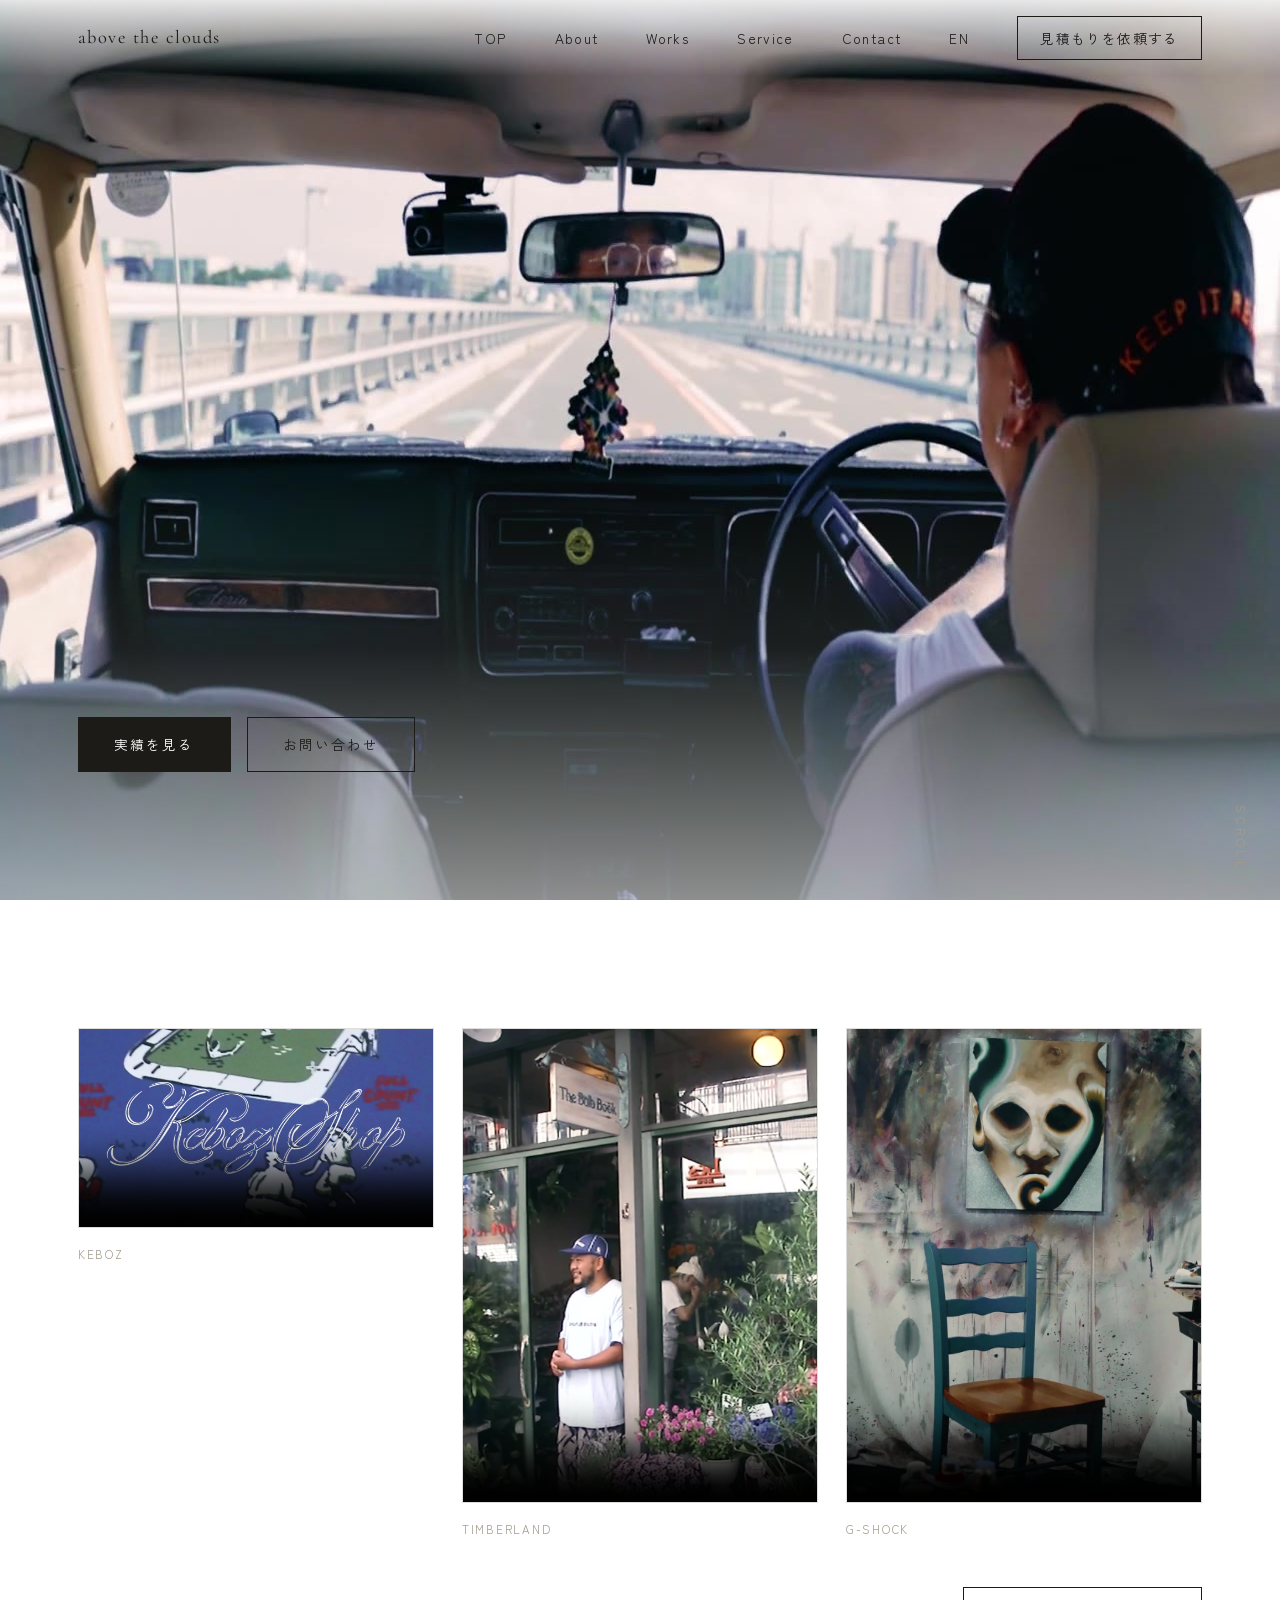
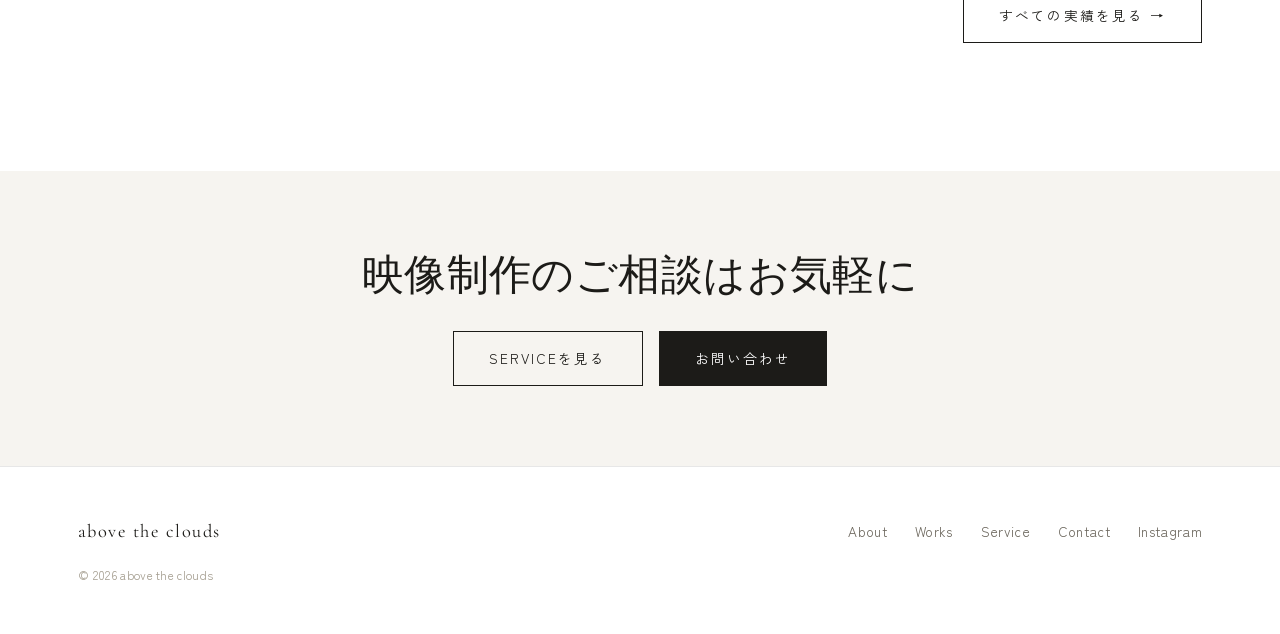
==== index.html @ 2704ed1a "Feature five works at top of Works; credit MV artists; drop soui Co-Authored-By: Claude Opus 5.5 <no" ====
<!DOCTYPE html>
<html lang="ja">
<head>
<meta charset="UTF-8">
<meta name="viewport" content="width=device-width, initial-scale=1.0">
<title>above the clouds | 映像制作 × 観光</title>
<meta name="description" content="above the clouds は、映像制作と観光を通じてお客様に感動を届ける屋号です。ファッション映像・インタビュー・PR映像の制作、訪日旅行者向けの思い出映像サービスを展開しています。">
<link rel="preconnect" href="https://fonts.googleapis.com">
<link rel="preconnect" href="https://fonts.gstatic.com" crossorigin>
<link href="https://fonts.googleapis.com/css2?family=Cormorant+Garamond:wght@400;500;600&family=Zen+Kaku+Gothic+New:wght@400;500;700&display=swap" rel="stylesheet">
<link rel="stylesheet" href="css/style.css?v=20261002q">
</head>
<body>

<header class="site-header">
  <div class="container">
    <a href="index.html" class="logo">above the <span>clouds</span></a>
    <button class="nav-toggle" aria-label="メニューを開く" aria-expanded="false">☰</button>
    <nav class="nav-links">
      <a href="index.html" class="nav-current">TOP</a>
      <a href="about.html">About</a>
      <a href="works.html">Works</a>
      <a href="service.html">Service</a>
      <a href="contact.html">Contact</a>
      <a href="en/index.html">EN</a>
      <a href="contact.html" class="nav-cta">見積もりを依頼する</a>
    </nav>
  </div>
</header>

<main>

  <section class="hero">
    <div class="hero-media" aria-hidden="true">
      <video id="hero-video" poster="assets/top/hero-01.jpg" autoplay muted playsinline>
        <source src="assets/top/hero-01.mp4" type="video/mp4">
      </video>
    </div>
    <div class="container hero-content">
      <h1 class="sr-only">above the clouds — 映像制作 × 観光</h1>
      <div class="hero-actions">
        <a href="works.html" class="btn btn-solid">実績を見る</a>
        <a href="contact.html" class="btn">お問い合わせ</a>
      </div>
    </div>
    <span class="scroll-cue">SCROLL</span>
  </section>

  <section>
    <div class="container">
      <div class="grid grid-3">

        <div class="work-item is-visible">
          <div class="media-frame" style="--r: 16 / 9;">
            <video poster="assets/works/keboz-look.jpg" controls preload="none" playsinline>
              <source src="assets/works/keboz-look.mp4" type="video/mp4">
            </video>
          </div>
          <p class="work-client">KEBOZ</p>
        </div>

        <div class="work-item is-visible">
          <div class="media-frame" style="--r: 3 / 4;">
            <video poster="assets/works/timberland-nakahachi.jpg" controls preload="none" playsinline>
              <source src="assets/works/timberland-nakahachi.mp4" type="video/mp4">
            </video>
          </div>
          <p class="work-client">TIMBERLAND</p>
        </div>

        <div class="work-item is-visible">
          <div class="media-frame" style="--r: 3 / 4;">
            <video poster="assets/works/gshock-rei.jpg" controls preload="none" playsinline>
              <source src="assets/works/gshock-rei.mp4" type="video/mp4">
            </video>
          </div>
          <p class="work-client">G-SHOCK</p>
        </div>

      </div>
      <div style="margin-top: var(--space-4); text-align: right;">
        <a href="works.html" class="btn">すべての実績を見る →</a>
      </div>
    </div>
  </section>

  <section class="cta-band section-alt">
    <div class="container">
      <h2 class="section-title">映像制作のご相談はお気軽に</h2>
      <div class="cta-actions">
        <a href="service.html" class="btn">Serviceを見る</a>
        <a href="contact.html" class="btn btn-solid">お問い合わせ</a>
      </div>
    </div>
  </section>

</main>

<footer class="site-footer">
  <div class="container footer-grid">
    <div class="logo">above the <span>clouds</span></div>
    <nav class="footer-links">
      <a href="about.html">About</a>
      <a href="works.html">Works</a>
      <a href="service.html">Service</a>
      <a href="contact.html">Contact</a>
      <a href="https://www.instagram.com/taira_vzr/" target="_blank" rel="noopener">Instagram</a>
    </nav>
  </div>
  <div class="container footer-meta" style="margin-top: var(--space-2);">
    &copy; <span data-year>2026</span> above the clouds
  </div>
</footer>

<script src="js/main.js?v=20261002q"></script>
</body>
</html>
---- css/style.css ----
/* ===========================================================
   above the clouds — base stylesheet
   =========================================================== */

:root {
  --color-bg: #ffffff;
  --color-bg-alt: #f6f4f0;
  --color-surface: #f6f4f0;
  --color-text: #1c1b18;
  --color-text-dim: #6b665c;
  --color-text-faint: #a39c8e;
  --color-accent: #1c1b18;
  --color-accent-dim: #8a857a;
  --color-border: rgba(28, 27, 24, 0.1);
  --font-display: "Cormorant Garamond", "Shippori Mincho", serif;
  --font-body: "Zen Kaku Gothic New", "Hiragino Kaku Gothic ProN", "Hiragino Sans", sans-serif;
  --max-width: 1180px;
  --space-1: 0.5rem;
  --space-2: 1rem;
  --space-3: 1.75rem;
  --space-4: 3rem;
  --space-5: 5rem;
  --space-6: 8rem;
  --ease: cubic-bezier(0.22, 1, 0.36, 1);
}

* {
  box-sizing: border-box;
  margin: 0;
  padding: 0;
}

html {
  scroll-behavior: smooth;
}

body {
  background: var(--color-bg);
  color: var(--color-text);
  font-family: var(--font-body);
  font-weight: 400;
  line-height: 1.8;
  letter-spacing: 0.02em;
  -webkit-font-smoothing: antialiased;
  overflow-x: hidden;
}

img, video {
  max-width: 100%;
  display: block;
}

a {
  color: inherit;
  text-decoration: none;
}

ul {
  list-style: none;
}

.container {
  width: 100%;
  max-width: var(--max-width);
  margin: 0 auto;
  padding: 0 var(--space-3);
}

/* ---------- typography ---------- */

h1, h2, h3, h4 {
  font-family: var(--font-display);
  font-weight: 500;
  line-height: 1.25;
  letter-spacing: 0.01em;
}

.eyebrow {
  display: inline-block;
  font-size: 0.75rem;
  letter-spacing: 0.3em;
  text-transform: uppercase;
  color: var(--color-accent);
  margin-bottom: var(--space-2);
}

.section-title {
  font-size: clamp(1.8rem, 4vw, 2.6rem);
  margin-bottom: var(--space-2);
}

.section-lead {
  color: var(--color-text-dim);
  font-size: 1rem;
  max-width: 42em;
  margin-bottom: var(--space-4);
}

.en {
  font-family: var(--font-display);
  letter-spacing: 0.04em;
}

/* ---------- header / nav ---------- */

.site-header {
  position: fixed;
  top: 0;
  left: 0;
  right: 0;
  z-index: 100;
  padding: var(--space-2) 0;
  background: linear-gradient(to bottom, rgba(255, 255, 255, 0.85), transparent);
  transition: background 0.3s var(--ease), backdrop-filter 0.3s var(--ease);
}

.site-header.is-scrolled {
  background: rgba(255, 255, 255, 0.9);
  backdrop-filter: blur(10px);
  border-bottom: 1px solid var(--color-border);
}

.site-header .container {
  display: flex;
  align-items: center;
  justify-content: space-between;
}

.logo {
  font-family: var(--font-display);
  font-size: 1.15rem;
  letter-spacing: 0.08em;
  text-transform: lowercase;
}

.logo span {
  color: var(--color-accent);
}

.nav-toggle {
  display: block;
  background: none;
  border: none;
  color: var(--color-text);
  font-size: 1.5rem;
  cursor: pointer;
  z-index: 101;
}

.nav-links {
  position: fixed;
  inset: 0;
  background: var(--color-bg);
  display: flex;
  flex-direction: column;
  align-items: center;
  justify-content: center;
  gap: var(--space-3);
  transform: translateY(-100%);
  transition: transform 0.4s var(--ease);
}

.nav-links.is-open {
  transform: translateY(0);
}

.nav-links a {
  font-family: var(--font-display);
  font-size: 1.6rem;
  letter-spacing: 0.04em;
}

.nav-links .nav-current {
  color: var(--color-accent);
}

.nav-cta {
  margin-top: var(--space-2);
  border: 1px solid var(--color-accent);
  padding: 0.7rem 1.8rem;
  font-family: var(--font-body);
  font-size: 0.85rem;
  letter-spacing: 0.15em;
}

@media (min-width: 860px) {
  .nav-toggle {
    display: none;
  }

  .nav-links {
    position: static;
    background: none;
    flex-direction: row;
    transform: none;
    gap: var(--space-4);
  }

  .nav-links a {
    font-family: var(--font-body);
    font-size: 0.85rem;
    letter-spacing: 0.1em;
  }

  .nav-cta {
    margin-top: 0;
    padding: 0.55rem 1.4rem;
  }
}

/* ---------- buttons ---------- */

.btn {
  display: inline-block;
  padding: 0.9rem 2.2rem;
  font-size: 0.85rem;
  letter-spacing: 0.15em;
  text-transform: uppercase;
  border: 1px solid var(--color-accent);
  color: var(--color-text);
  transition: background 0.3s var(--ease), color 0.3s var(--ease);
}

.btn:hover {
  background: var(--color-accent);
  color: var(--color-bg);
}

.btn-solid {
  background: var(--color-accent);
  color: var(--color-bg);
}

.btn-solid:hover {
  background: transparent;
  color: var(--color-text);
}

/* ---------- hero ---------- */

.hero {
  position: relative;
  min-height: 100svh;
  display: flex;
  flex-direction: column;
  justify-content: flex-end;
  padding-bottom: var(--space-6);
  overflow: hidden;
}

.hero-media {
  position: absolute;
  inset: 0;
  z-index: -1;
  background: #f8f6f1;
  overflow: hidden;
}

.hero-media video {
  position: absolute;
  inset: 0;
  width: 100%;
  height: 100%;
  object-fit: cover;
  object-position: center 20%;
}

.hero-media::after {
  content: "";
  position: absolute;
  inset: 0;
  background: linear-gradient(to top, rgba(255,255,255,0.55) 0%, rgba(255,255,255,0.1) 28%, transparent 50%);
}

.hero-content {
  position: relative;
}

.hero-title {
  font-size: clamp(2.6rem, 9vw, 5.5rem);
  text-transform: lowercase;
  line-height: 1.05;
}

.hero-title .accent {
  color: var(--color-accent);
}

.hero-actions {
  margin-top: var(--space-3);
  display: flex;
  flex-wrap: wrap;
  gap: var(--space-2);
}

.scroll-cue {
  position: absolute;
  right: var(--space-3);
  bottom: var(--space-3);
  writing-mode: vertical-rl;
  font-size: 0.75rem;
  letter-spacing: 0.3em;
  color: var(--color-text-faint);
  display: none;
}

@media (min-width: 640px) {
  .scroll-cue { display: block; }
}

/* ---------- sections ---------- */

section {
  padding: var(--space-6) 0;
}

.section-alt {
  background: var(--color-bg-alt);
}

/* ---------- video placeholder block ---------- */

.media-frame {
  position: relative;
  aspect-ratio: 16 / 10;
  background: var(--color-surface);
  border: 1px solid var(--color-border);
  overflow: hidden;
  display: flex;
  align-items: center;
  justify-content: center;
}

.media-frame::before {
  content: "";
  position: absolute;
  inset: 0;
  background: linear-gradient(135deg, rgba(28,27,24,0.05), transparent 60%);
}

.media-frame-label {
  position: relative;
  text-align: center;
  color: var(--color-text-faint);
  font-size: 0.7rem;
  letter-spacing: 0.2em;
  text-transform: uppercase;
  padding: 0 var(--space-2);
}

.media-frame-label .title {
  display: block;
  font-family: var(--font-display);
  font-size: 1.1rem;
  letter-spacing: 0.02em;
  text-transform: none;
  color: var(--color-text-dim);
  margin-top: 0.4rem;
}

.media-frame video {
  position: relative;
  width: 100%;
  height: 100%;
  object-fit: cover;
}

.media-frame .play-dot {
  position: absolute;
  top: var(--space-2);
  left: var(--space-2);
  width: 8px;
  height: 8px;
  border-radius: 50%;
  background: var(--color-accent);
}

/* ---------- grids ---------- */

.grid {
  display: grid;
  gap: var(--space-3);
}

.grid-2 { grid-template-columns: 1fr; }
.grid-3 { grid-template-columns: 1fr; }
.grid-4 { grid-template-columns: repeat(2, 1fr); }

@media (min-width: 640px) {
  .grid-2 { grid-template-columns: repeat(2, 1fr); }
  .grid-3 { grid-template-columns: repeat(3, 1fr); }
}

@media (min-width: 900px) {
  .grid-4 { grid-template-columns: repeat(4, 1fr); }
}

/* ---------- cards ---------- */

.card {
  padding: var(--space-3);
  border: 1px solid var(--color-border);
  background: var(--color-surface);
}

.card h3 {
  font-size: 1.3rem;
  margin-bottom: var(--space-1);
}

.card p {
  color: var(--color-text-dim);
  font-size: 0.92rem;
}

/* ---------- about: people ---------- */

.person {
  display: grid;
  gap: var(--space-3);
  grid-template-columns: 1fr;
  align-items: start;
  padding: var(--space-4) 0;
  border-top: 1px solid var(--color-border);
}

@media (min-width: 760px) {
  .person {
    grid-template-columns: 220px 1fr;
  }
}

.person-photo {
  aspect-ratio: 3 / 4;
  background: var(--color-surface);
  border: 1px solid var(--color-border);
  display: flex;
  align-items: center;
  justify-content: center;
  color: var(--color-text-faint);
  font-size: 0.7rem;
  letter-spacing: 0.15em;
  text-transform: uppercase;
}

.person-role {
  color: var(--color-accent);
  font-size: 0.78rem;
  letter-spacing: 0.2em;
  text-transform: uppercase;
  margin-bottom: var(--space-1);
}

.person-name {
  font-size: 1.6rem;
  margin-bottom: var(--space-2);
}

.person-bio p + p {
  margin-top: 0.8em;
}

.person-bio {
  color: var(--color-text-dim);
}

.tag-list {
  display: flex;
  flex-wrap: wrap;
  gap: 0.5rem;
  margin-top: var(--space-2);
}

.tag {
  font-size: 0.72rem;
  letter-spacing: 0.08em;
  color: var(--color-text-dim);
  border: 1px solid var(--color-border);
  padding: 0.3rem 0.7rem;
}

/* ---------- works filter ---------- */

.filter-bar {
  display: flex;
  flex-wrap: wrap;
  gap: 0.6rem;
  margin-bottom: var(--space-4);
}

.filter-btn {
  font-size: 0.78rem;
  letter-spacing: 0.1em;
  text-transform: uppercase;
  padding: 0.55rem 1.2rem;
  border: 1px solid var(--color-border);
  color: var(--color-text-dim);
  background: none;
  cursor: pointer;
  transition: all 0.25s var(--ease);
}

.filter-btn:hover {
  color: var(--color-text);
  border-color: var(--color-accent);
}

.filter-btn.is-active {
  color: var(--color-bg);
  background: var(--color-accent);
  border-color: var(--color-accent);
}

.work-item {
  display: none;
  flex-direction: column;
  gap: var(--space-2);
}

.work-item.is-visible {
  display: flex;
}

.work-item .media-frame {
  aspect-ratio: var(--r, 16 / 9);
}

.work-client {
  font-size: 0.72rem;
  letter-spacing: 0.15em;
  text-transform: uppercase;
  color: var(--color-text-faint);
}

.work-title {
  font-size: 1.15rem;
}

/* 編集・音のみ担当の作品(おまけ扱い)に添える小さな注記 */
.work-note {
  font-size: 0.72rem;
  letter-spacing: 0.05em;
  color: var(--color-text-faint);
}

/* ---------- process steps ---------- */

.steps {
  counter-reset: step;
  display: grid;
  gap: var(--space-3);
  grid-template-columns: 1fr;
}

@media (min-width: 760px) {
  .steps { grid-template-columns: repeat(5, 1fr); }
}

.step {
  position: relative;
  padding-top: var(--space-4);
  border-top: 1px solid var(--color-border);
}

.step::before {
  counter-increment: step;
  content: "0" counter(step);
  position: absolute;
  top: -0.1em;
  left: 0;
  font-family: var(--font-display);
  font-size: 1.6rem;
  color: var(--color-accent);
  transform: translateY(-100%);
}

.step h3 {
  font-size: 1.05rem;
  margin-bottom: 0.4em;
}

.step p {
  font-size: 0.88rem;
  color: var(--color-text-dim);
}

/* ---------- faq ---------- */

.faq-item {
  border-top: 1px solid var(--color-border);
  padding: var(--space-3) 0;
}

.faq-item:last-child {
  border-bottom: 1px solid var(--color-border);
}

.faq-q {
  display: flex;
  justify-content: space-between;
  align-items: baseline;
  gap: var(--space-2);
  font-size: 1.05rem;
  cursor: pointer;
}

.faq-q .mark {
  color: var(--color-accent);
  font-family: var(--font-display);
  flex-shrink: 0;
}

.faq-a {
  color: var(--color-text-dim);
  font-size: 0.92rem;
  margin-top: var(--space-2);
  max-width: 50em;
}

/* ---------- contact form ---------- */

.form-grid {
  display: grid;
  gap: var(--space-3);
}

.field {
  display: flex;
  flex-direction: column;
  gap: 0.5rem;
}

.field label {
  font-size: 0.78rem;
  letter-spacing: 0.1em;
  text-transform: uppercase;
  color: var(--color-text-dim);
}

.field input,
.field select,
.field textarea {
  background: var(--color-surface);
  border: 1px solid var(--color-border);
  color: var(--color-text);
  padding: 0.85rem 1rem;
  font-family: var(--font-body);
  font-size: 0.95rem;
}

.field input:focus,
.field select:focus,
.field textarea:focus {
  outline: none;
  border-color: var(--color-accent);
}

.field-row {
  display: grid;
  gap: var(--space-3);
  grid-template-columns: 1fr;
}

@media (min-width: 640px) {
  .field-row { grid-template-columns: 1fr 1fr; }
}

.radio-group {
  display: flex;
  flex-wrap: wrap;
  gap: var(--space-3);
}

.radio-option {
  display: flex;
  align-items: center;
  gap: 0.5rem;
  font-size: 0.9rem;
  color: var(--color-text-dim);
}

.form-note {
  font-size: 0.8rem;
  color: var(--color-text-faint);
}

.contact-info {
  display: flex;
  flex-direction: column;
  gap: var(--space-3);
}

.contact-info-item .label {
  font-size: 0.75rem;
  letter-spacing: 0.15em;
  text-transform: uppercase;
  color: var(--color-accent);
  margin-bottom: 0.3em;
}

/* ---------- footer ---------- */

.site-footer {
  border-top: 1px solid var(--color-border);
  padding: var(--space-4) 0;
}

.footer-grid {
  display: flex;
  flex-direction: column;
  gap: var(--space-3);
  align-items: flex-start;
  justify-content: space-between;
}

@media (min-width: 760px) {
  .footer-grid {
    flex-direction: row;
    align-items: center;
  }
}

.footer-links {
  display: flex;
  gap: var(--space-3);
  flex-wrap: wrap;
  font-size: 0.85rem;
  color: var(--color-text-dim);
}

.footer-meta {
  font-size: 0.75rem;
  color: var(--color-text-faint);
}

/* ---------- cta band ---------- */

.cta-band {
  text-align: center;
  padding: var(--space-5) 0;
}

.cta-band .section-title {
  margin-bottom: var(--space-1);
}

.cta-band .section-lead {
  margin-left: auto;
  margin-right: auto;
}

.cta-actions {
  display: flex;
  justify-content: center;
  gap: var(--space-2);
  flex-wrap: wrap;
  margin-top: var(--space-3);
}

/* ---------- page header (non-hero pages) ---------- */

.page-header {
  padding: calc(var(--space-6) + 2rem) 0 var(--space-4);
}

.page-header .eyebrow { margin-bottom: var(--space-2); }

/* ---------- clients strip ---------- */

.clients-strip {
  display: grid;
  grid-template-columns: repeat(2, 1fr);
  gap: 1px;
  background: var(--color-border);
  border: 1px solid var(--color-border);
}

@media (min-width: 640px) {
  .clients-strip { grid-template-columns: repeat(5, 1fr); }
}

.clients-strip span {
  background: var(--color-bg);
  padding: var(--space-3) var(--space-2);
  text-align: center;
  font-family: var(--font-display);
  font-size: 1rem;
  letter-spacing: 0.04em;
  color: var(--color-text-dim);
}

/* ---------- utility ---------- */

.mt-0 { margin-top: 0 !important; }
.text-center { text-align: center; }

.sr-only {
  position: absolute;
  width: 1px;
  height: 1px;
  padding: 0;
  margin: -1px;
  overflow: hidden;
  clip: rect(0, 0, 0, 0);
  white-space: nowrap;
  border: 0;
}

/* ===========================================================
   mobile — スマホ表示の統一(PC表示には影響しない)
   =========================================================== */

@media (max-width: 859px) {
  /* backdrop-filter があると、position: fixed のメニューの基準が
     ヘッダーになり、閉じたメニューがスクロール時に本文へ透けて出る。
     モバイルでは使わず、不透明に近い白背景にする */
  .site-header.is-scrolled {
    backdrop-filter: none;
    background: rgba(255, 255, 255, 0.96);
  }

  .nav-links {
    visibility: hidden;
    transition: transform 0.4s var(--ease), visibility 0s linear 0.4s;
  }

  .nav-links.is-open {
    visibility: visible;
    transition: transform 0.4s var(--ease);
  }

  .nav-links .nav-cta {
    font-family: var(--font-body);
    font-size: 0.85rem;
    letter-spacing: 0.15em;
  }
}

@media (max-width: 639px) {
  section {
    padding: var(--space-5) 0;
  }

  .page-header {
    padding: calc(var(--space-5) + 3rem) 0 var(--space-3);
  }

  .hero {
    padding-bottom: var(--space-5);
  }

  .section-lead {
    margin-bottom: var(--space-3);
  }

  /* ボタンは全幅・縦積みで統一 */
  .btn {
    display: block;
    width: 100%;
    text-align: center;
  }

  .hero-actions,
  .cta-actions {
    flex-direction: column;
    gap: 0.75rem;
  }

  .card {
    padding: var(--space-2) var(--space-3);
  }

  /* 制作の流れ: 番号を見出しの真上に置き、前のステップと混ざらないようにする */
  .step {
    padding-top: var(--space-2);
  }

  .step::before {
    position: static;
    display: block;
    transform: none;
    font-size: 1.3rem;
    line-height: 1;
    margin-bottom: 0.6rem;
  }

  .person:first-child {
    padding-top: 0;
    border-top: none;
  }

  /* Works: 作品の間をたっぷり空け、縦長動画は画面を埋めない高さに抑える */
  .works-grid {
    gap: var(--space-5);
  }

  .work-item {
    gap: 0.9rem;
  }

  .work-item .media-frame {
    width: min(100%, calc(58svh * var(--r, 16 / 9)));
  }

  .work-item .work-title {
    font-size: 1rem;
  }

  /* 絞り込み: 枠をなくした文字だけの1行。はみ出す分は横にスクロール */
  .filter-bar {
    flex-wrap: nowrap;
    gap: 1.4rem;
    overflow-x: auto;
    margin: 0 calc(var(--space-3) * -1) var(--space-4);
    padding: 0 var(--space-3) 0.4rem;
    scrollbar-width: none;
  }

  .filter-bar::-webkit-scrollbar {
    display: none;
  }

  .filter-btn,
  .filter-btn:hover,
  .filter-btn.is-active {
    flex-shrink: 0;
    padding: 0.3rem 0;
    border: none;
    border-bottom: 1px solid transparent;
    background: none;
    white-space: nowrap;
  }

  .filter-btn.is-active {
    color: var(--color-text);
    border-bottom-color: var(--color-text);
  }

  /* Contact: フォームと連絡先の間に線と余白を入れ、小見出しをフォームと揃える */
  .contact-info {
    margin-top: var(--space-4);
    padding-top: var(--space-4);
    border-top: 1px solid var(--color-border);
  }

  .contact-info-item .label {
    font-size: 0.78rem;
    letter-spacing: 0.1em;
    color: var(--color-text-dim);
  }

  /* Service: 見出しだけの箱をやめ、細い線で区切った一行リストにする */
  .service-types {
    margin-top: var(--space-3);
    gap: 0;
    border-top: 1px solid var(--color-border);
  }

  .service-types .card {
    background: none;
    border: none;
    border-bottom: 1px solid var(--color-border);
    padding: 1.1rem 0;
  }

  .service-types .card h3 {
    font-size: 1.15rem;
    margin-bottom: 0;
  }
}
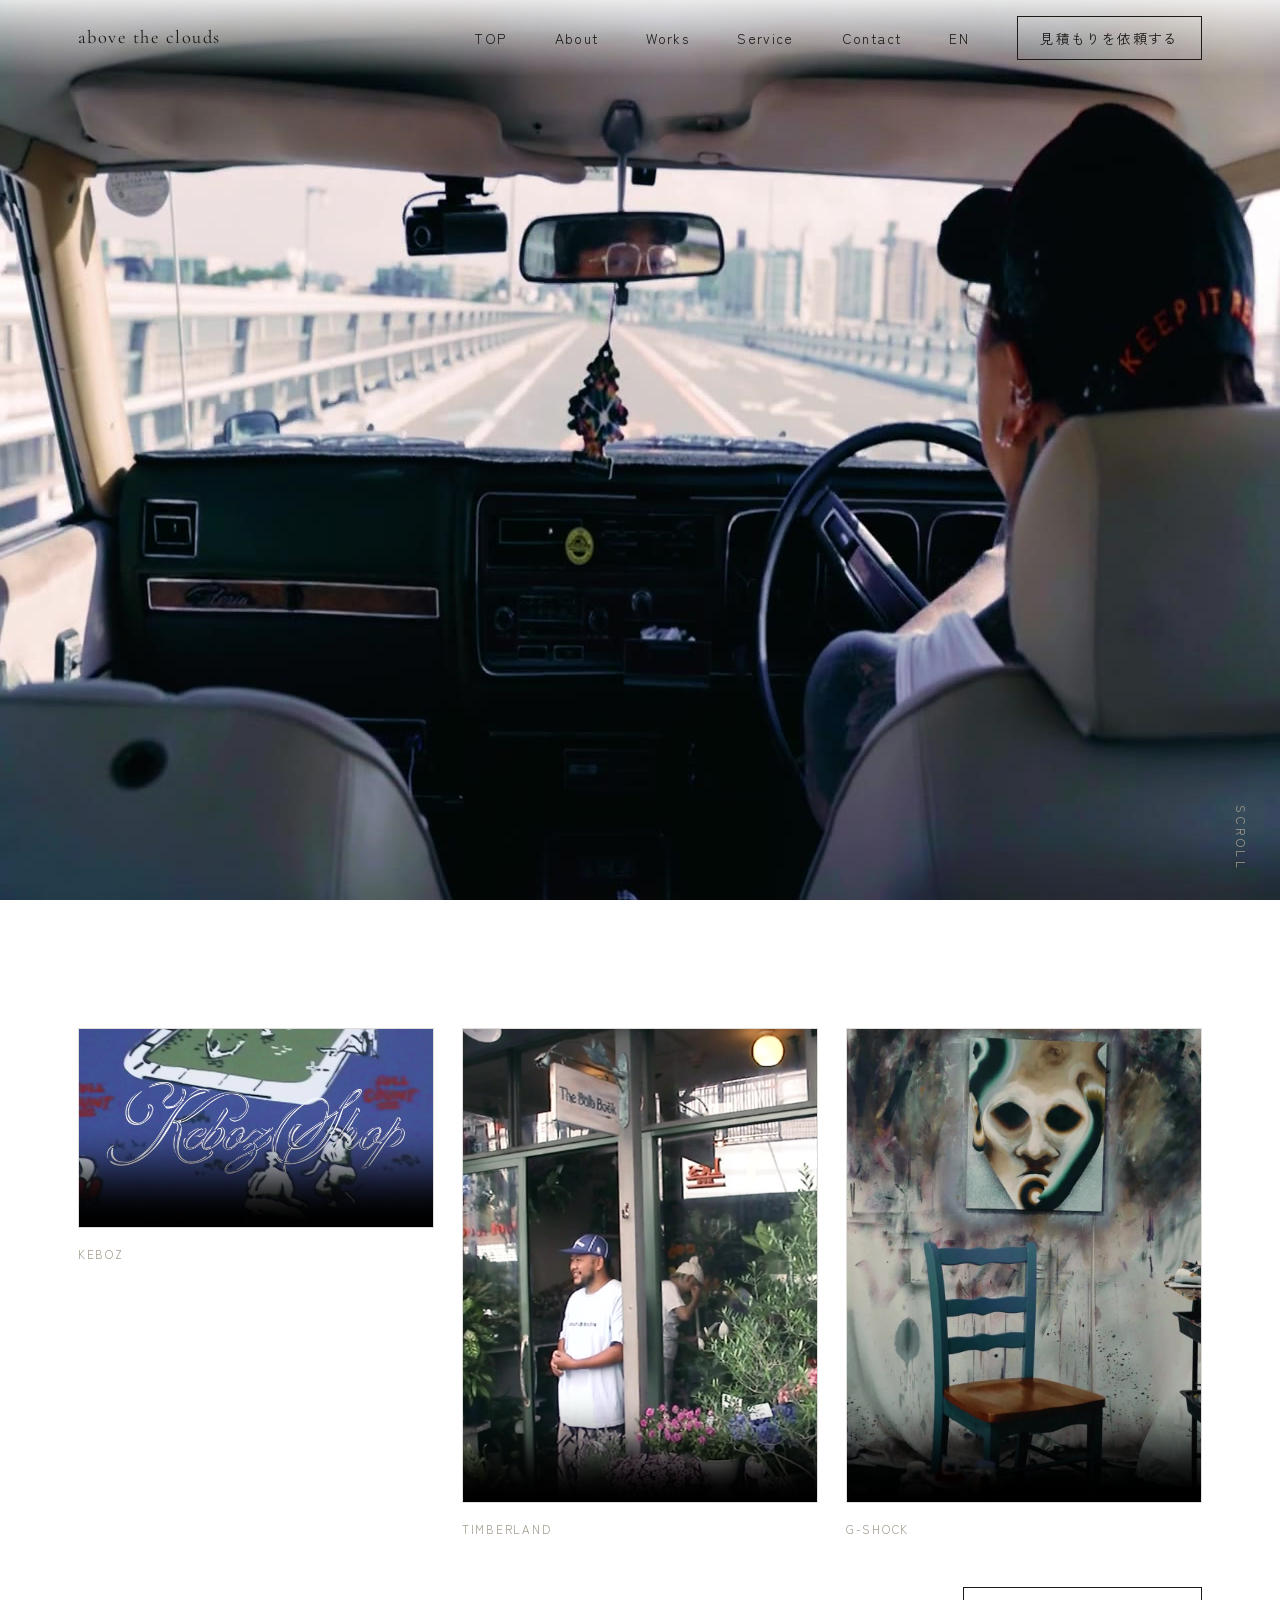
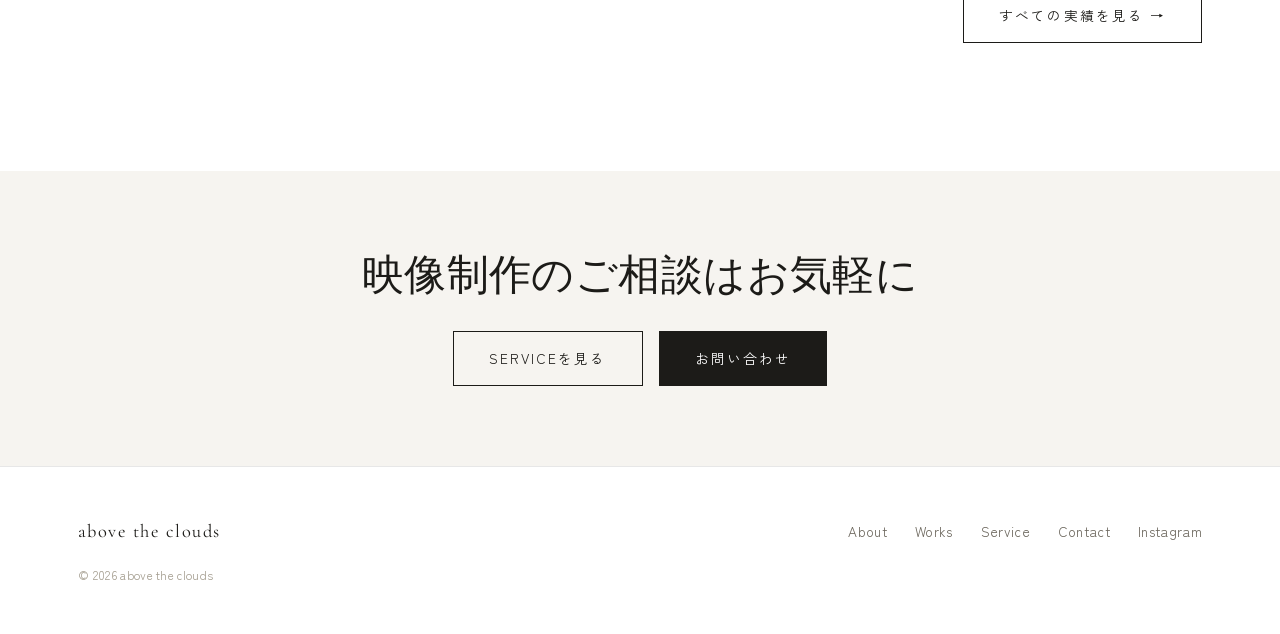
==== commit 2d4ac0b5: "TOP: remove buttons from hero video for a cleaner first view Co-Authored-By: Claude Opus 5.5 <norepl" ====
--- a/index.html
+++ b/index.html
@@ -8,7 +8,7 @@
 <link rel="preconnect" href="https://fonts.googleapis.com">
 <link rel="preconnect" href="https://fonts.gstatic.com" crossorigin>
 <link href="https://fonts.googleapis.com/css2?family=Cormorant+Garamond:wght@400;500;600&family=Zen+Kaku+Gothic+New:wght@400;500;700&display=swap" rel="stylesheet">
-<link rel="stylesheet" href="css/style.css?v=20261002q">
+<link rel="stylesheet" href="css/style.css?v=20261002s">
 </head>
 <body>
 
@@ -38,10 +38,6 @@
     </div>
     <div class="container hero-content">
       <h1 class="sr-only">above the clouds — 映像制作 × 観光</h1>
-      <div class="hero-actions">
-        <a href="works.html" class="btn btn-solid">実績を見る</a>
-        <a href="contact.html" class="btn">お問い合わせ</a>
-      </div>
     </div>
     <span class="scroll-cue">SCROLL</span>
   </section>
@@ -112,6 +108,6 @@
   </div>
 </footer>
 
-<script src="js/main.js?v=20261002q"></script>
+<script src="js/main.js?v=20261002s"></script>
 </body>
 </html>
--- a/css/style.css
+++ b/css/style.css
@@ -265,12 +265,6 @@
   object-position: center 20%;
 }
 
-.hero-media::after {
-  content: "";
-  position: absolute;
-  inset: 0;
-  background: linear-gradient(to top, rgba(255,255,255,0.55) 0%, rgba(255,255,255,0.1) 28%, transparent 50%);
-}
 
 .hero-content {
   position: relative;
@@ -286,12 +280,6 @@
   color: var(--color-accent);
 }
 
-.hero-actions {
-  margin-top: var(--space-3);
-  display: flex;
-  flex-wrap: wrap;
-  gap: var(--space-2);
-}
 
 .scroll-cue {
   position: absolute;
@@ -806,6 +794,60 @@
   border: 0;
 }
 
+/* ---------- service: 映像の種類・料金プラン ---------- */
+
+/* 3種類をいつも横並びにし、縦長のループ映像で雰囲気を見せる */
+.service-types {
+  grid-template-columns: repeat(3, 1fr);
+  max-width: 840px;
+}
+
+.service-type .media-frame {
+  aspect-ratio: var(--r, 9 / 16);
+  margin-bottom: var(--space-2);
+}
+
+.service-type h3 {
+  font-size: 1.3rem;
+}
+
+
+.plan {
+  display: flex;
+  flex-direction: column;
+  padding: 0 0 var(--space-3);
+}
+
+.plan > :not(.plan-img) {
+  padding: 0 var(--space-3);
+}
+
+.plan-img {
+  width: 100%;
+  aspect-ratio: 4 / 3;
+  object-fit: cover;
+  margin-bottom: var(--space-3);
+}
+
+.card .plan-price {
+  font-family: var(--font-display);
+  font-size: 1.5rem;
+  color: var(--color-text);
+  margin-bottom: var(--space-2);
+}
+
+.plan-list {
+  font-size: 0.92rem;
+  color: var(--color-text-dim);
+  margin-bottom: var(--space-2);
+  flex-grow: 1;
+}
+
+.plan-list li {
+  padding: 0.45rem 0;
+  border-top: 1px solid var(--color-border);
+}
+
 /* ===========================================================
    mobile — スマホ表示の統一(PC表示には影響しない)
    =========================================================== */
@@ -860,7 +902,6 @@
     text-align: center;
   }
 
-  .hero-actions,
   .cta-actions {
     flex-direction: column;
     gap: 0.75rem;
@@ -949,22 +990,25 @@
     color: var(--color-text-dim);
   }
 
-  /* Service: 見出しだけの箱をやめ、細い線で区切った一行リストにする */
+  /* Service: 3種類は小さな縦長映像で横並びのまま、文字だけ詰める */
   .service-types {
-    margin-top: var(--space-3);
-    gap: 0;
-    border-top: 1px solid var(--color-border);
-  }
-
-  .service-types .card {
-    background: none;
-    border: none;
-    border-bottom: 1px solid var(--color-border);
-    padding: 1.1rem 0;
-  }
-
-  .service-types .card h3 {
-    font-size: 1.15rem;
-    margin-bottom: 0;
-  }
-}
+    gap: 0.75rem;
+  }
+
+  .service-type .media-frame {
+    margin-bottom: 0.6rem;
+  }
+
+  .service-type h3 {
+    font-size: 0.95rem;
+  }
+
+
+  .plans {
+    gap: var(--space-4);
+  }
+
+  .plan {
+    padding: 0 0 var(--space-3);
+  }
+}
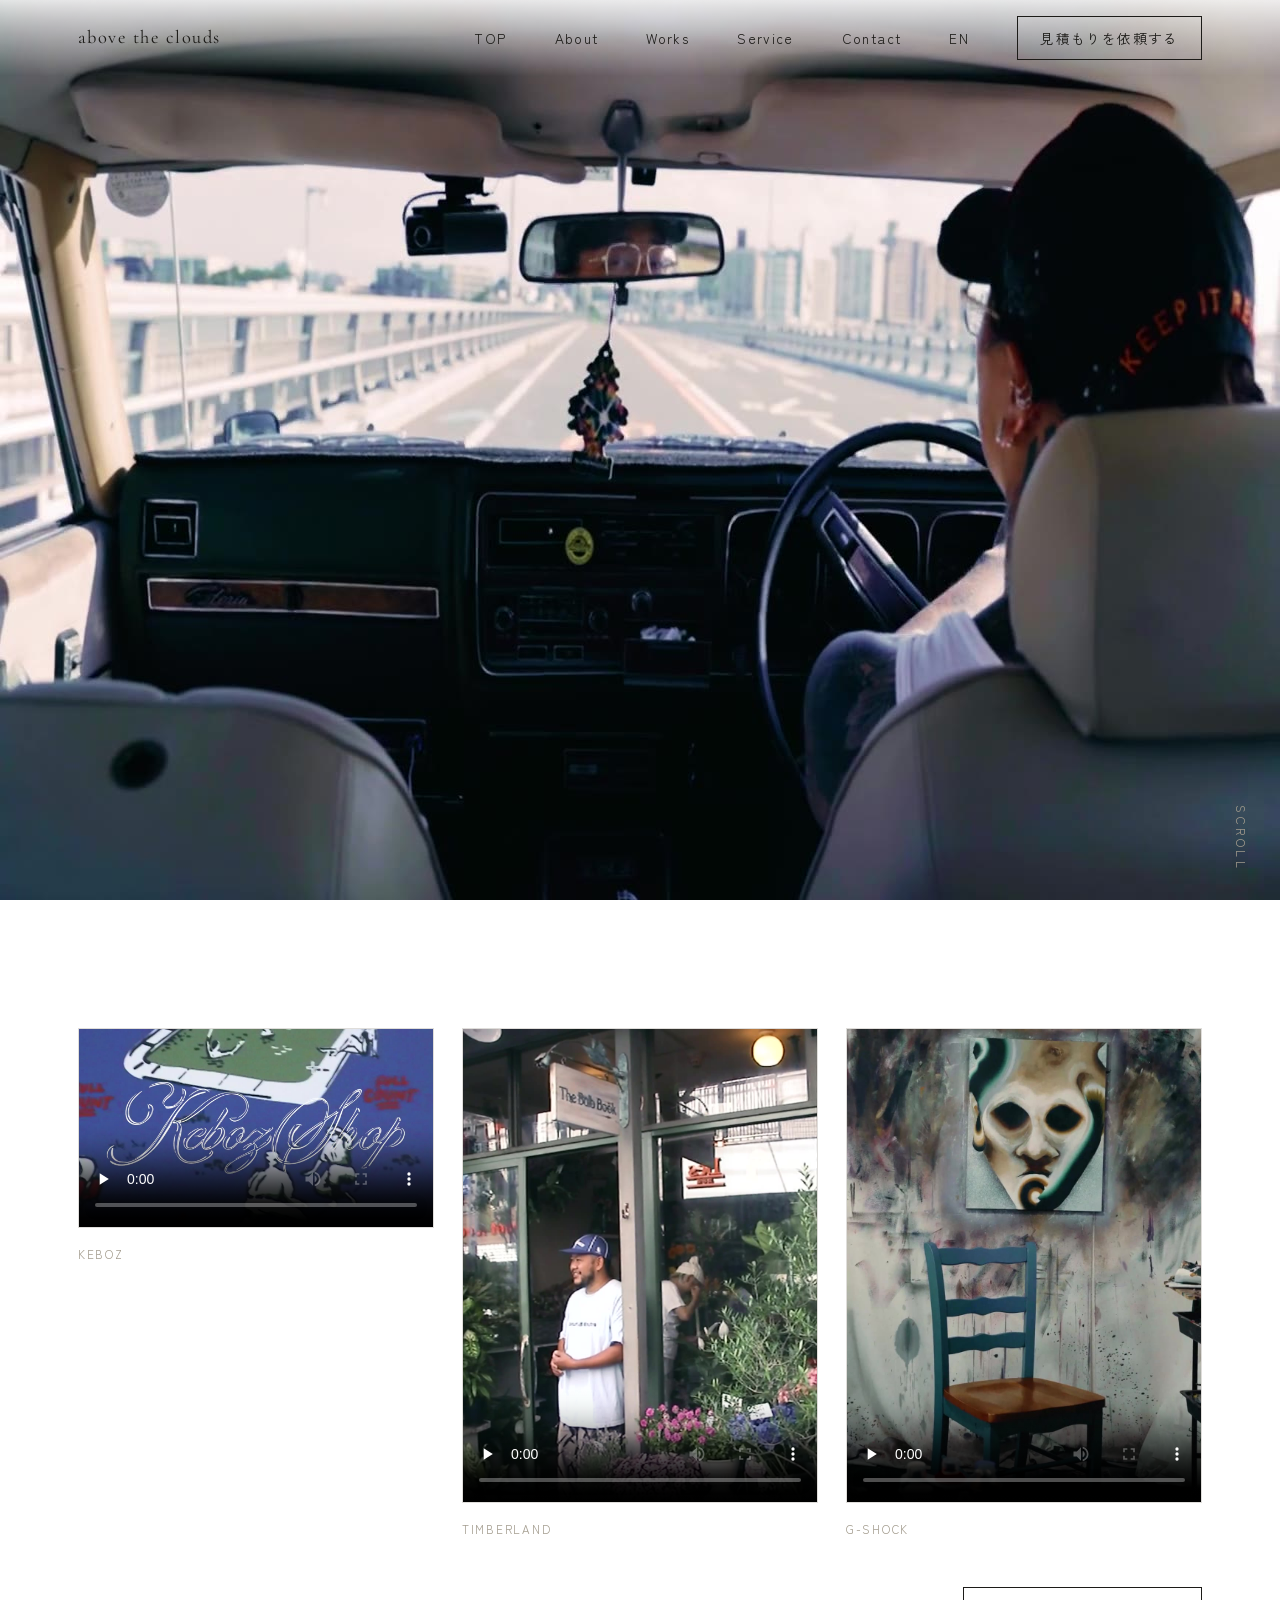
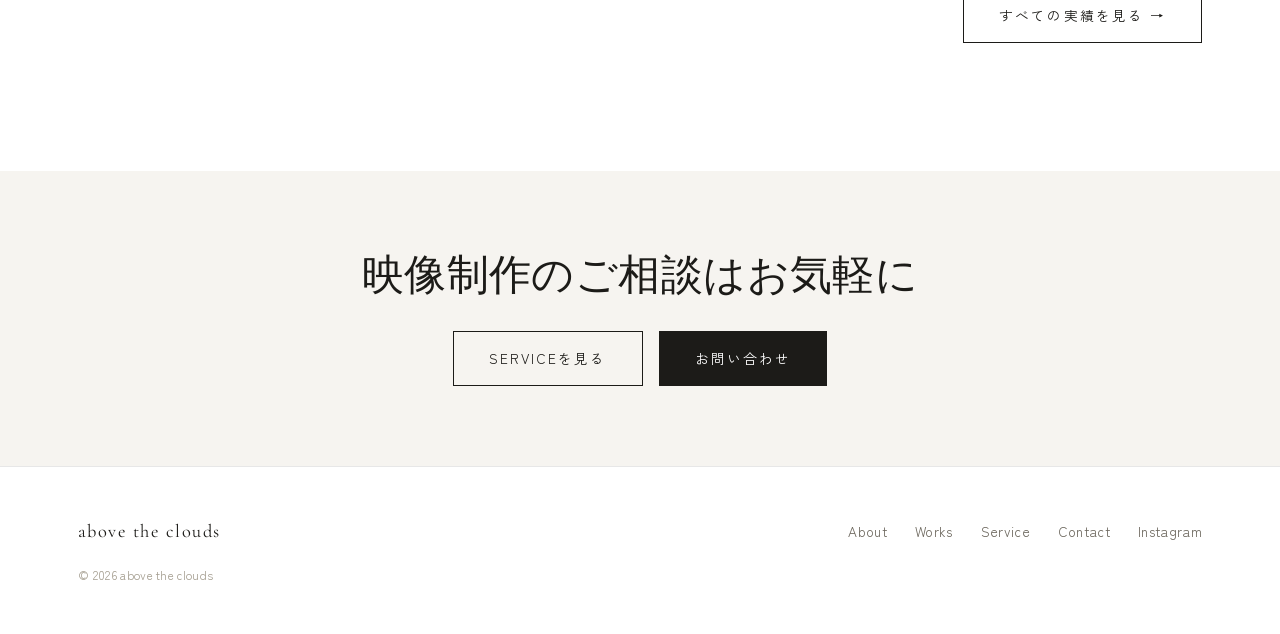
==== commit 503bc11c: "Hide video download button and right-click save Set controlsList=nodownload, disable PiP and the con" ====
--- a/index.html
+++ b/index.html
@@ -8,7 +8,7 @@
 <link rel="preconnect" href="https://fonts.googleapis.com">
 <link rel="preconnect" href="https://fonts.gstatic.com" crossorigin>
 <link href="https://fonts.googleapis.com/css2?family=Cormorant+Garamond:wght@400;500;600&family=Zen+Kaku+Gothic+New:wght@400;500;700&display=swap" rel="stylesheet">
-<link rel="stylesheet" href="css/style.css?v=20261002s">
+<link rel="stylesheet" href="css/style.css?v=20261003a">
 </head>
 <body>
 
@@ -82,7 +82,7 @@
 
   <section class="cta-band section-alt">
     <div class="container">
-      <h2 class="section-title">映像制作のご相談はお気軽に</h2>
+      <h2 class="section-title">映像制作の<wbr>ご相談は<wbr>お気軽に</h2>
       <div class="cta-actions">
         <a href="service.html" class="btn">Serviceを見る</a>
         <a href="contact.html" class="btn btn-solid">お問い合わせ</a>
@@ -108,6 +108,6 @@
   </div>
 </footer>
 
-<script src="js/main.js?v=20261002s"></script>
+<script src="js/main.js?v=20261003a"></script>
 </body>
 </html>
--- a/css/style.css
+++ b/css/style.css
@@ -947,18 +947,17 @@
     font-size: 1rem;
   }
 
-  /* 絞り込み: 枠をなくした文字だけの1行。はみ出す分は横にスクロール */
+  /* 絞り込み: 枠をなくした文字だけ。画面幅に収まるよう折り返す(端で切れない) */
   .filter-bar {
-    flex-wrap: nowrap;
-    gap: 1.4rem;
-    overflow-x: auto;
-    margin: 0 calc(var(--space-3) * -1) var(--space-4);
-    padding: 0 var(--space-3) 0.4rem;
-    scrollbar-width: none;
-  }
-
-  .filter-bar::-webkit-scrollbar {
-    display: none;
+    gap: 0.5rem 1.4rem;
+    margin-bottom: var(--space-4);
+  }
+
+  /* 見出しは言葉の途中で折り返さない。<wbr> の位置か空白でだけ改行し、行の長さをそろえる */
+  h1, h2, h3 {
+    word-break: keep-all;
+    overflow-wrap: anywhere;
+    text-wrap: balance;
   }
 
   .filter-btn,
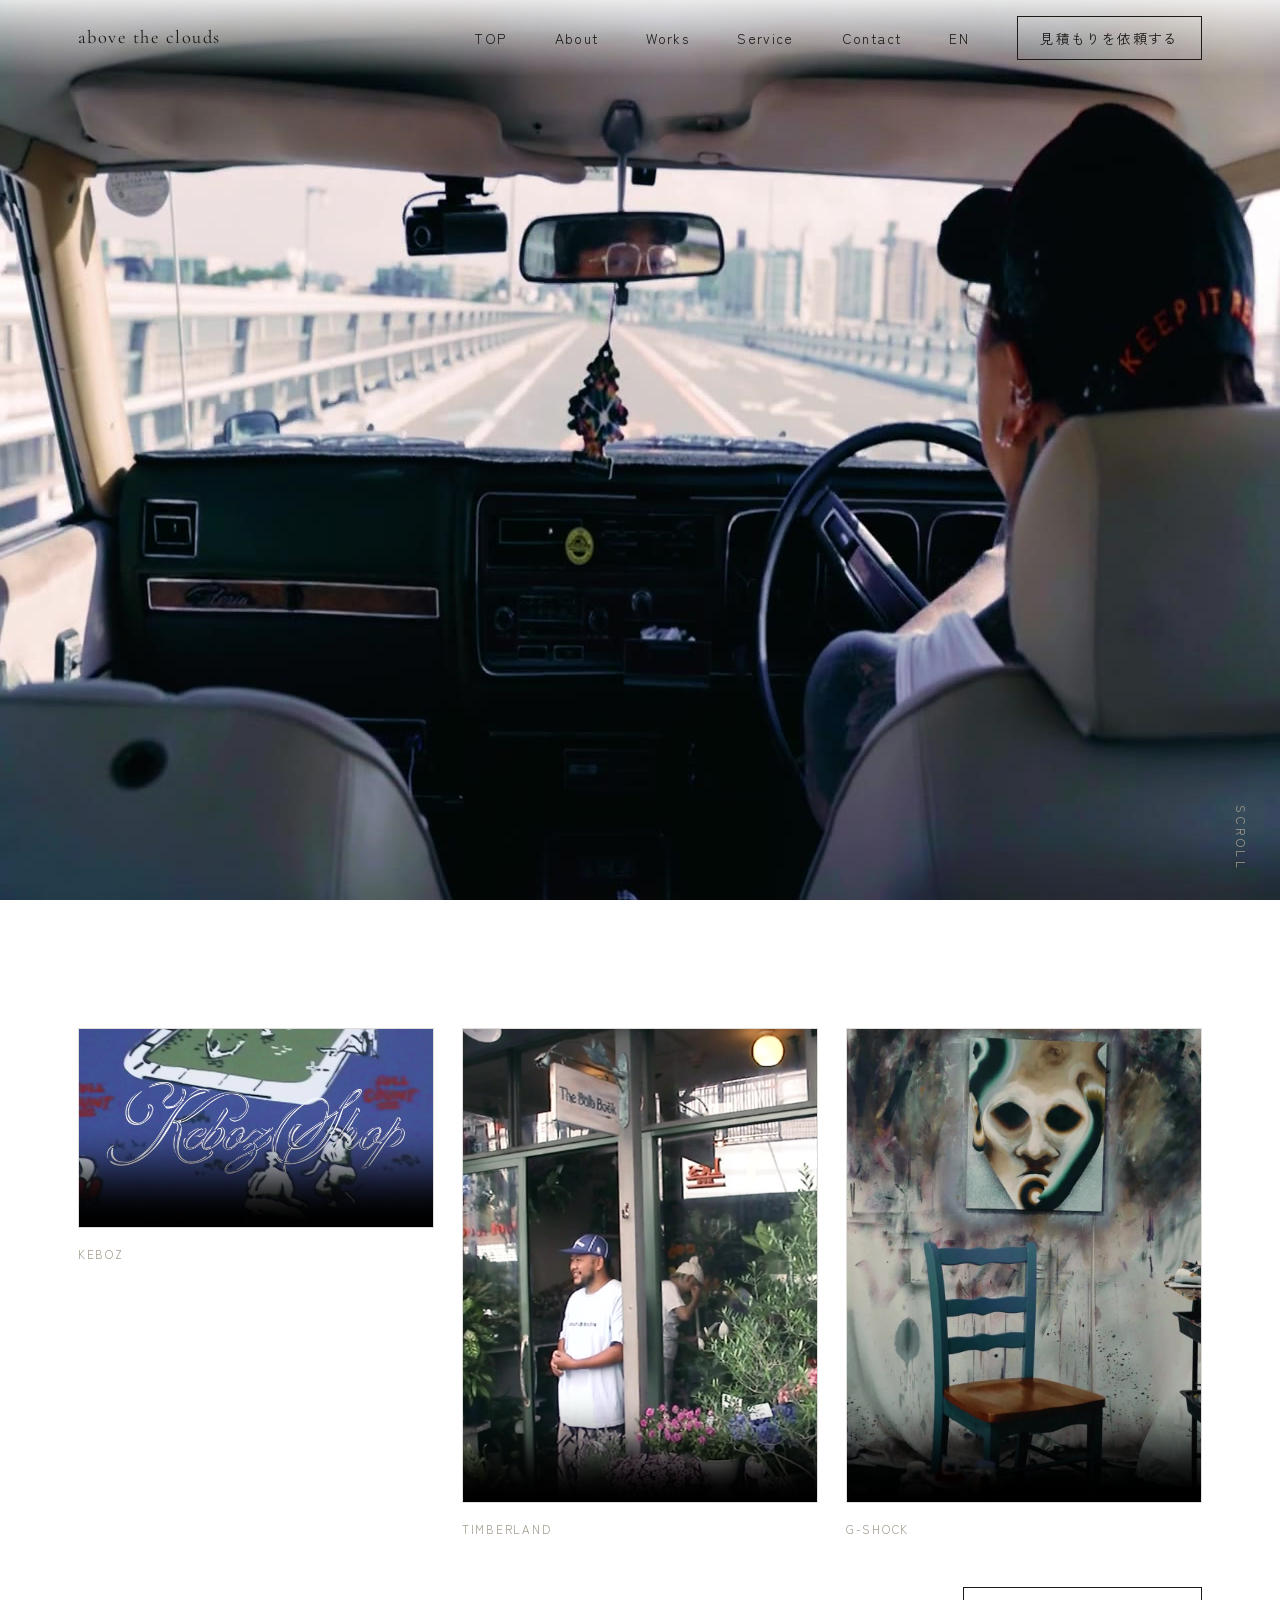
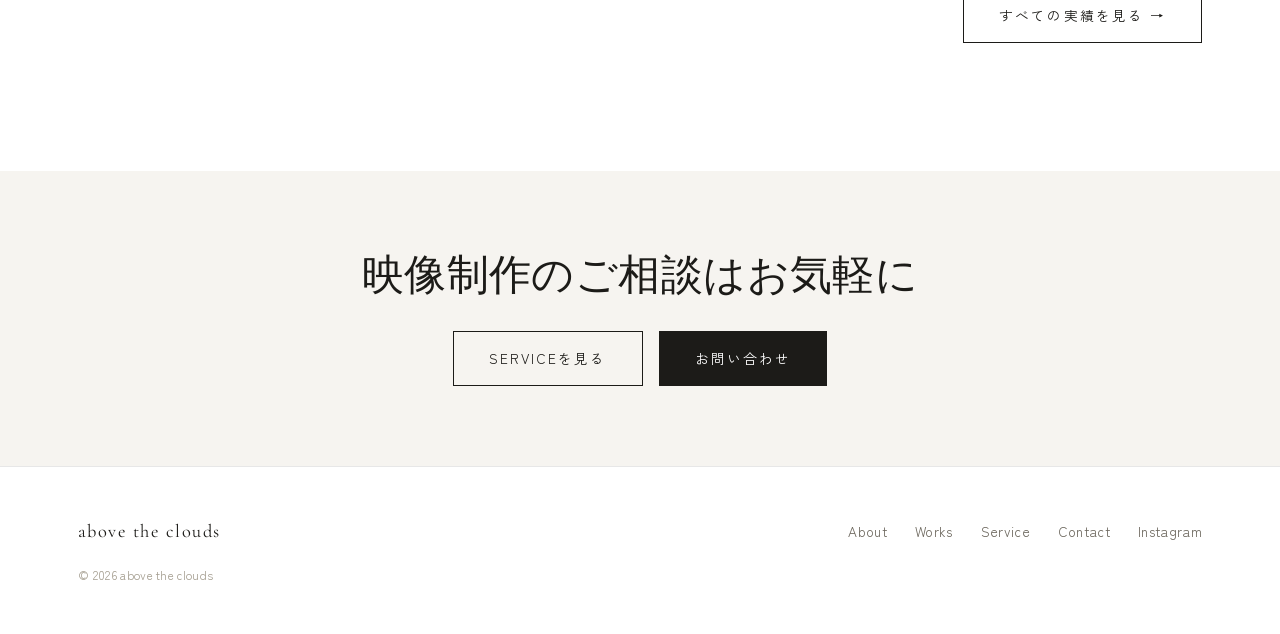
==== commit c76a4cfb: "Tidy Works, refine hero clips, add four YouTube credits Remove duplicate/unwanted Works items (and t" ====
--- a/index.html
+++ b/index.html
@@ -8,7 +8,7 @@
 <link rel="preconnect" href="https://fonts.googleapis.com">
 <link rel="preconnect" href="https://fonts.gstatic.com" crossorigin>
 <link href="https://fonts.googleapis.com/css2?family=Cormorant+Garamond:wght@400;500;600&family=Zen+Kaku+Gothic+New:wght@400;500;700&display=swap" rel="stylesheet">
-<link rel="stylesheet" href="css/style.css?v=20261003a">
+<link rel="stylesheet" href="css/style.css?v=20261003d">
 </head>
 <body>
 
@@ -108,6 +108,6 @@
   </div>
 </footer>
 
-<script src="js/main.js?v=20261003a"></script>
+<script src="js/main.js?v=20261003d"></script>
 </body>
 </html>
--- a/css/style.css
+++ b/css/style.css
@@ -353,6 +353,13 @@
   object-fit: cover;
 }
 
+.media-frame iframe {
+  position: relative;
+  width: 100%;
+  height: 100%;
+  border: 0;
+}
+
 .media-frame .play-dot {
   position: absolute;
   top: var(--space-2);
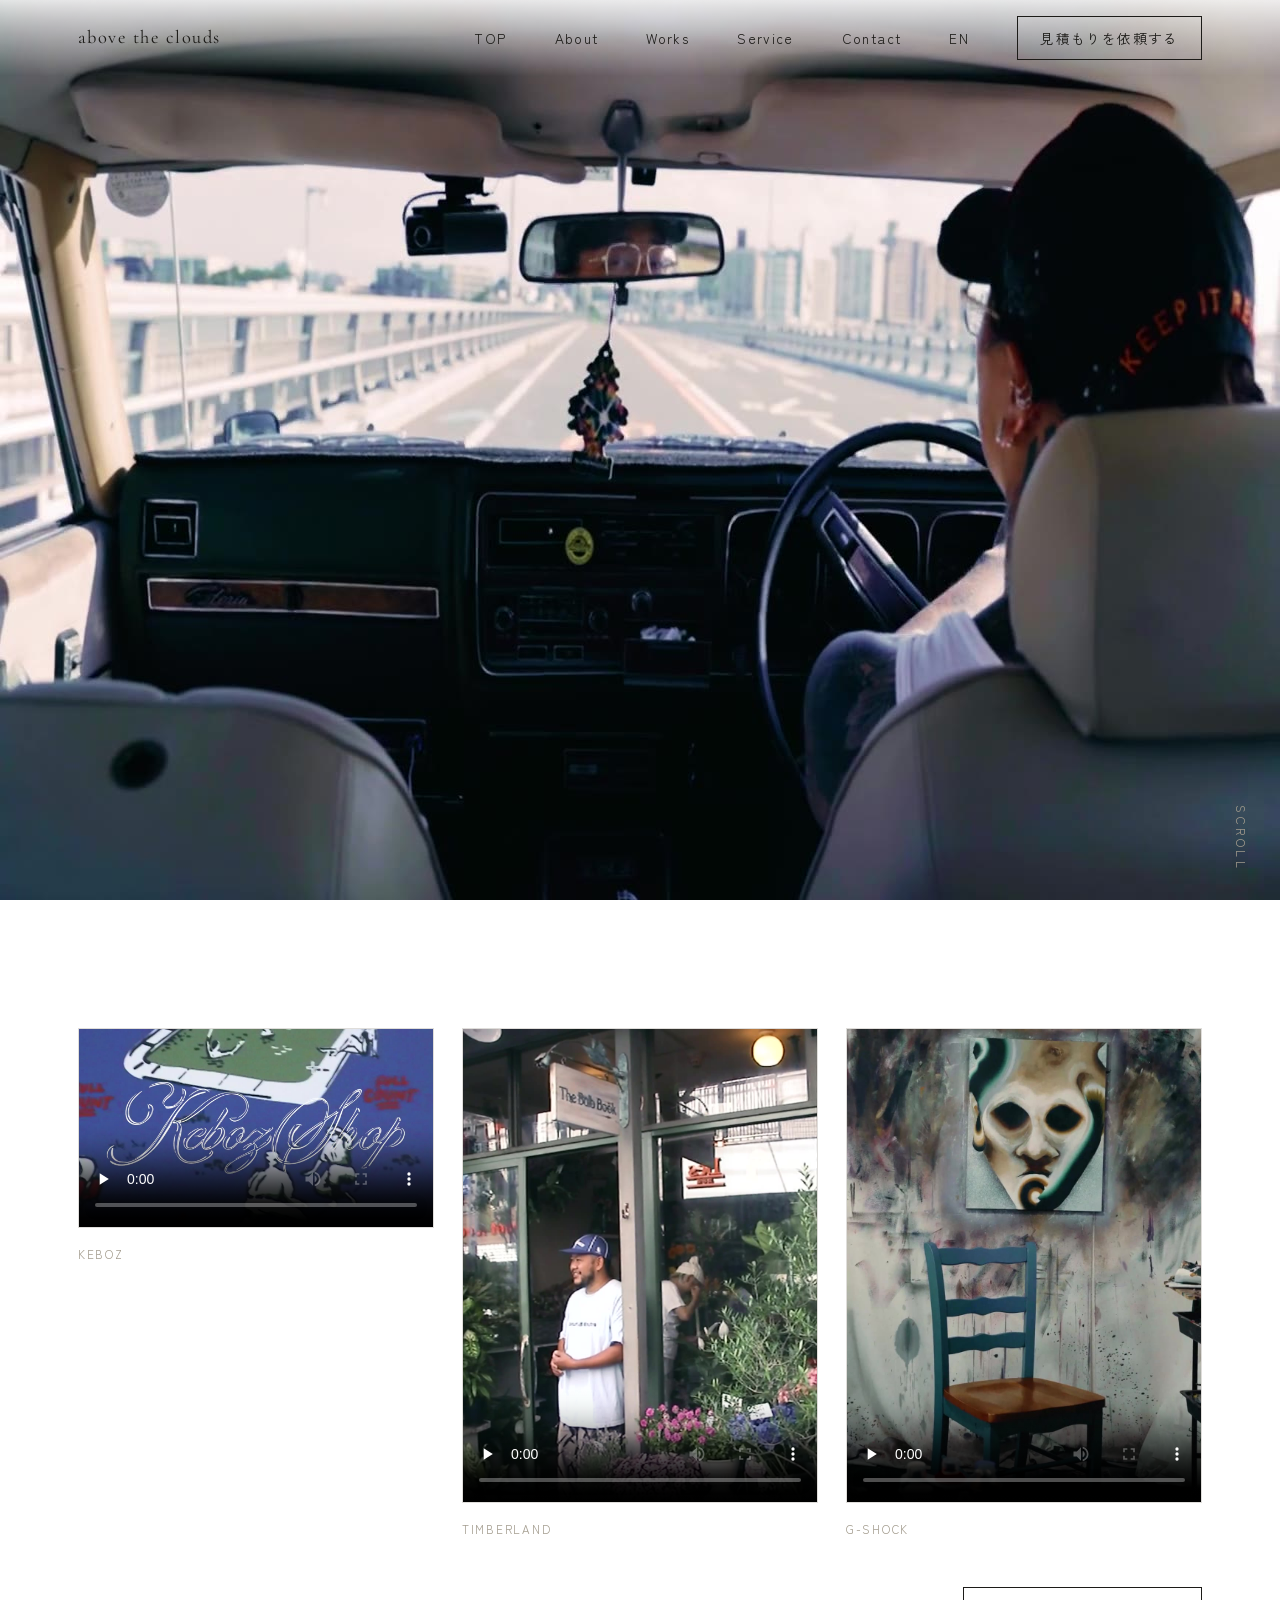
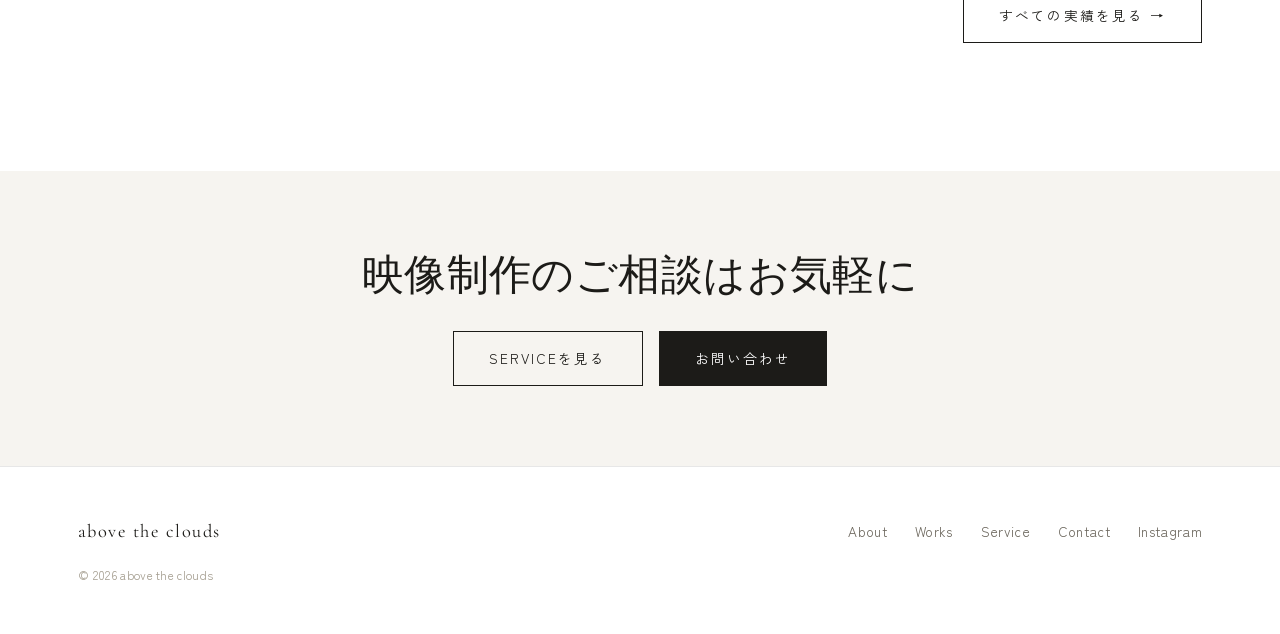
==== commit 393375a9: "Present tourism as a Service; drop Australia video from About Add a "観光 思い出ムービー" / Memory Film secti" ====
--- a/index.html
+++ b/index.html
@@ -8,7 +8,7 @@
 <link rel="preconnect" href="https://fonts.googleapis.com">
 <link rel="preconnect" href="https://fonts.gstatic.com" crossorigin>
 <link href="https://fonts.googleapis.com/css2?family=Cormorant+Garamond:wght@400;500;600&family=Zen+Kaku+Gothic+New:wght@400;500;700&display=swap" rel="stylesheet">
-<link rel="stylesheet" href="css/style.css?v=20261003d">
+<link rel="stylesheet" href="css/style.css?v=20261003e">
 </head>
 <body>
 
@@ -108,6 +108,6 @@
   </div>
 </footer>
 
-<script src="js/main.js?v=20261003d"></script>
+<script src="js/main.js?v=20261003e"></script>
 </body>
 </html>
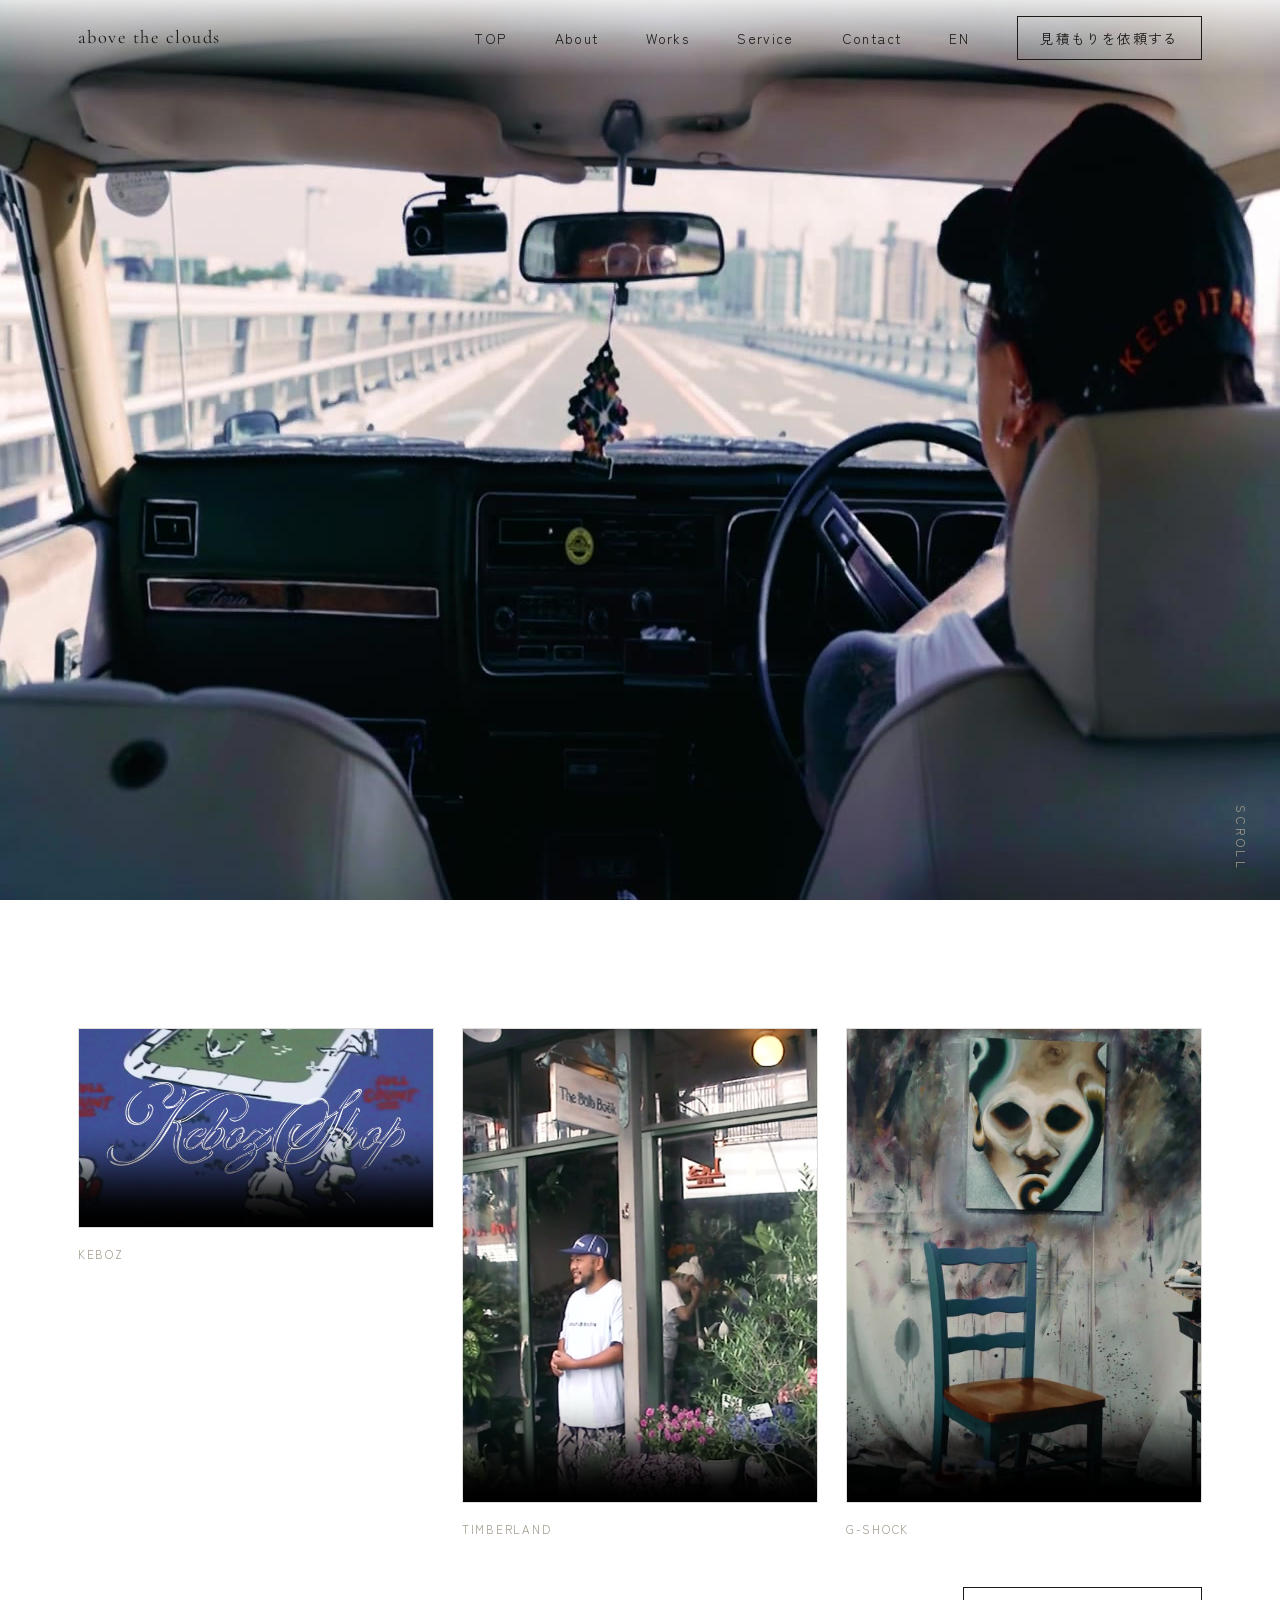
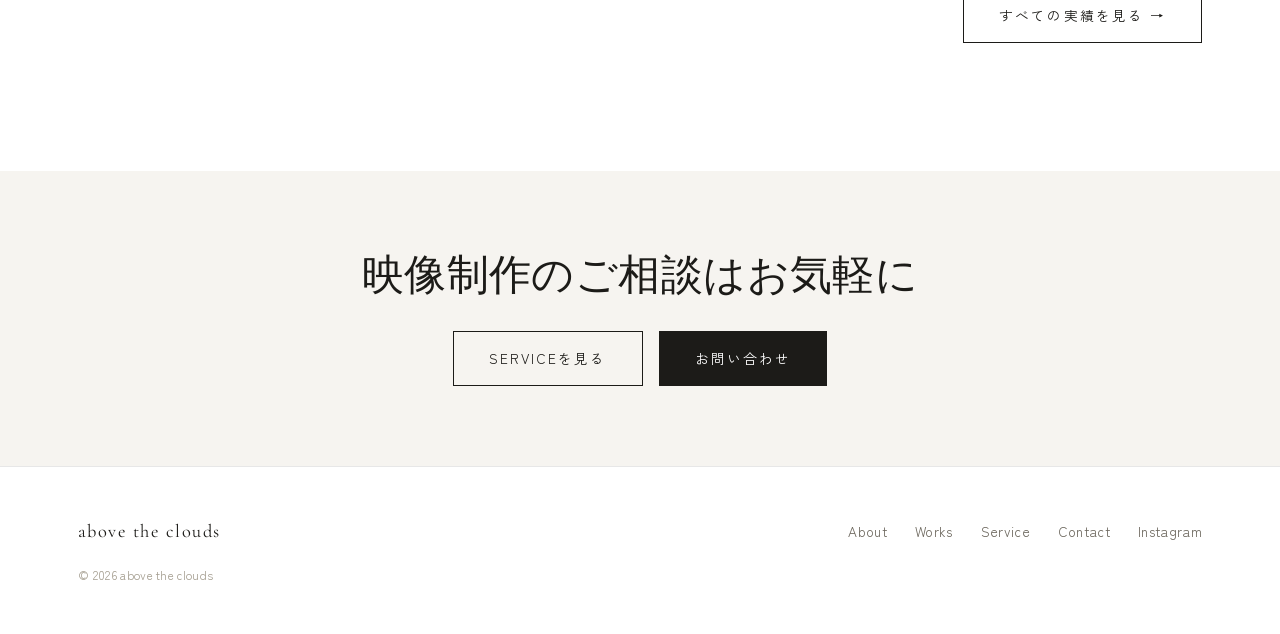
==== commit 3eeddab0: "Contact: add email and Instagram DM, drop 'coming soon'; add Vercel Web Analytics Co-Authored-By: Cl" ====
--- a/index.html
+++ b/index.html
@@ -109,5 +109,7 @@
 </footer>
 
 <script src="js/main.js?v=20261003e"></script>
+<script>window.va = window.va || function () { (window.vaq = window.vaq || []).push(arguments); };</script>
+<script defer src="/_vercel/insights/script.js"></script>
 </body>
 </html>
